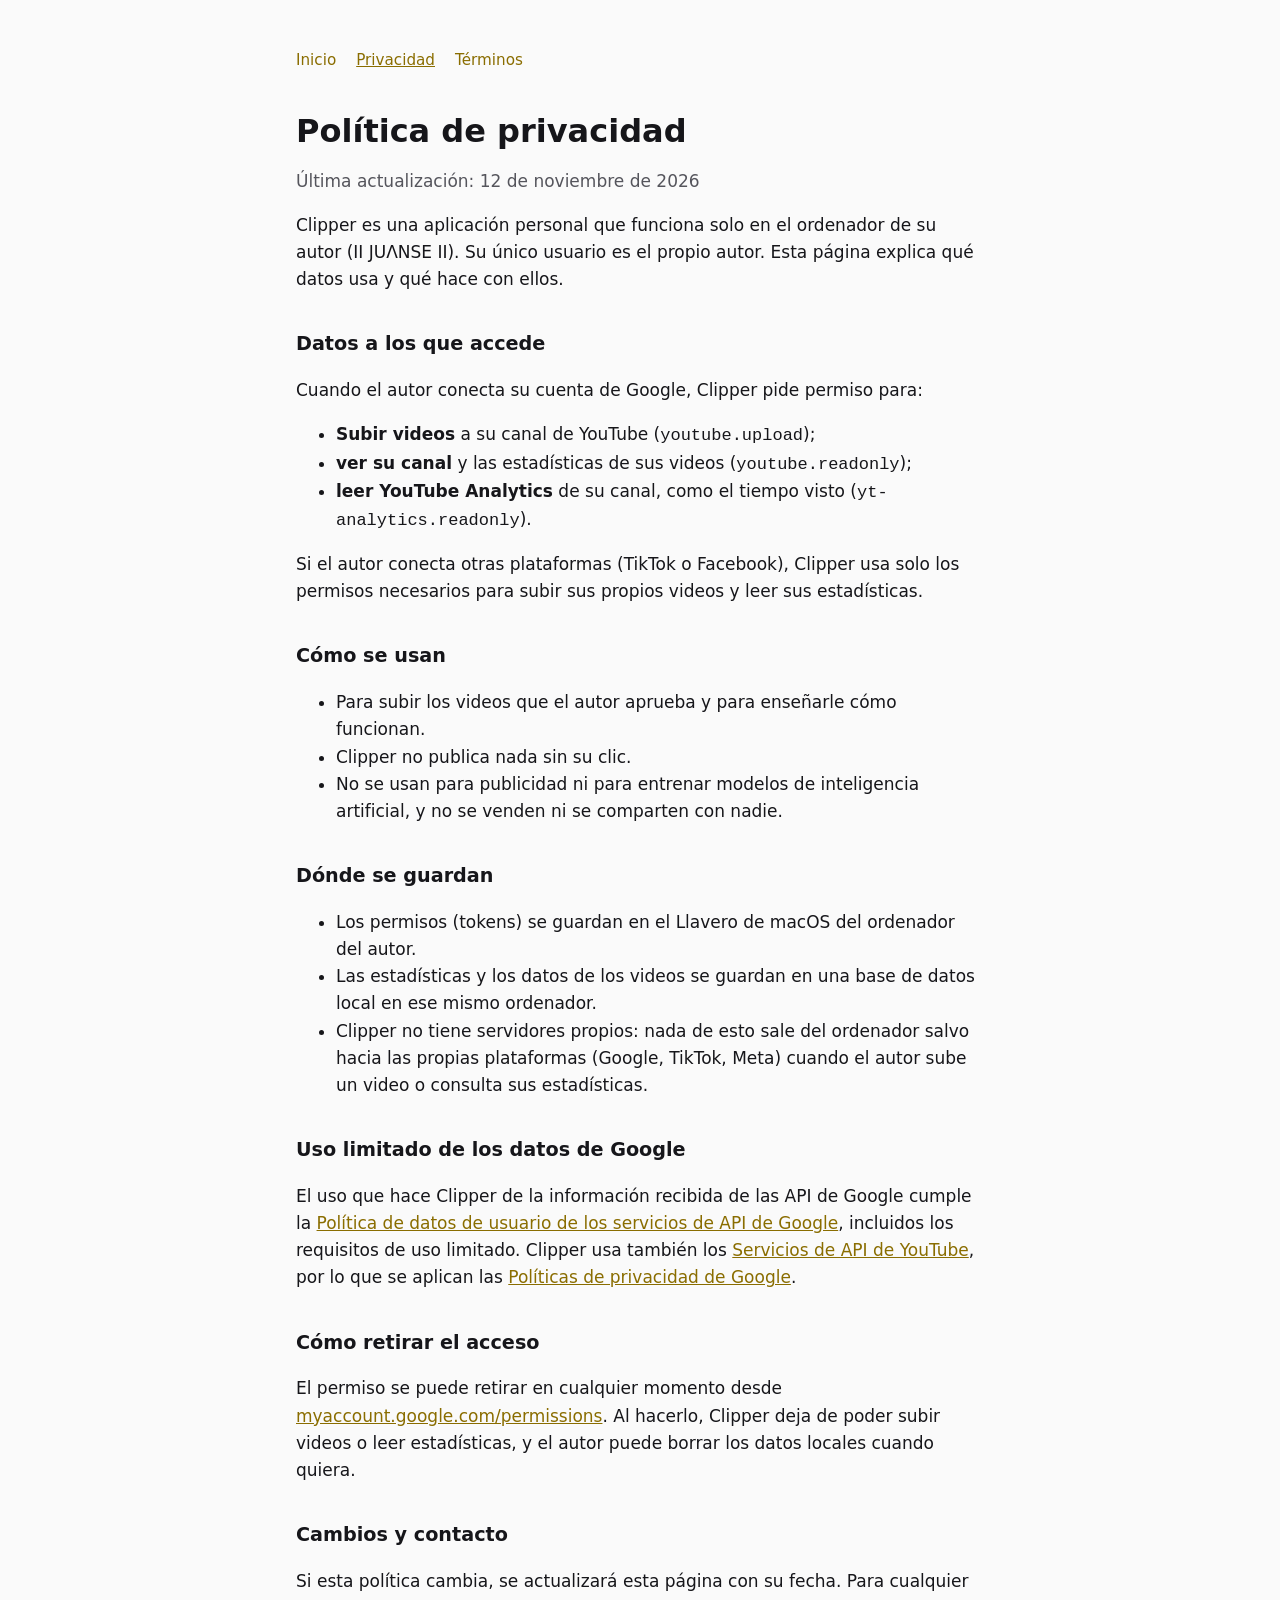
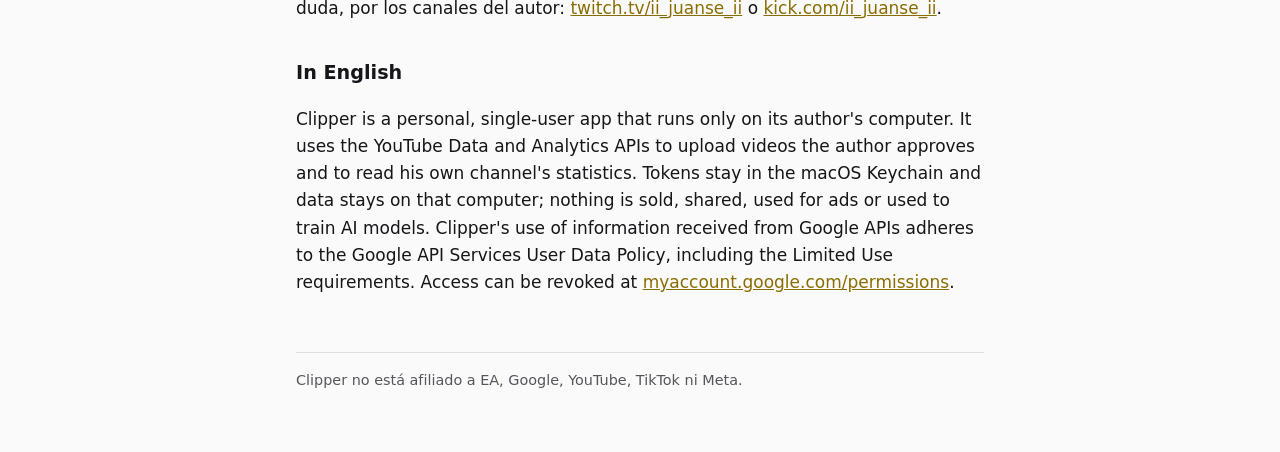
==== privacidad.html @ 5e1f1e01 "Páginas públicas de Clipper: inicio, privacidad y términos Co-Authored-By: Claude Opus 5.5 <noreply@" ====
<!doctype html>
<html lang="es">
<head>
  <meta charset="utf-8">
  <meta name="viewport" content="width=device-width, initial-scale=1">
  <title>Privacidad de Clipper</title>
  <meta name="description" content="Política de privacidad de Clipper.">
  <link rel="stylesheet" href="estilo.css">
</head>
<body>
<main>
  <nav>
    <a href="./">Inicio</a>
    <a href="privacidad.html" aria-current="page">Privacidad</a>
    <a href="terminos.html">Términos</a>
  </nav>

  <h1>Política de privacidad</h1>
  <p class="fecha">Última actualización: 12 de noviembre de 2026</p>

  <p>Clipper es una aplicación personal que funciona solo en el ordenador de su autor (II JUΛNSE II). Su único usuario
    es el propio autor. Esta página explica qué datos usa y qué hace con ellos.</p>

  <h2>Datos a los que accede</h2>
  <p>Cuando el autor conecta su cuenta de Google, Clipper pide permiso para:</p>
  <ul>
    <li><strong>Subir videos</strong> a su canal de YouTube (<code>youtube.upload</code>);</li>
    <li><strong>ver su canal</strong> y las estadísticas de sus videos (<code>youtube.readonly</code>);</li>
    <li><strong>leer YouTube Analytics</strong> de su canal, como el tiempo visto (<code>yt-analytics.readonly</code>).</li>
  </ul>
  <p>Si el autor conecta otras plataformas (TikTok o Facebook), Clipper usa solo los permisos necesarios para subir sus
    propios videos y leer sus estadísticas.</p>

  <h2>Cómo se usan</h2>
  <ul>
    <li>Para subir los videos que el autor aprueba y para enseñarle cómo funcionan.</li>
    <li>Clipper no publica nada sin su clic.</li>
    <li>No se usan para publicidad ni para entrenar modelos de inteligencia artificial, y no se venden ni se comparten
      con nadie.</li>
  </ul>

  <h2>Dónde se guardan</h2>
  <ul>
    <li>Los permisos (tokens) se guardan en el Llavero de macOS del ordenador del autor.</li>
    <li>Las estadísticas y los datos de los videos se guardan en una base de datos local en ese mismo ordenador.</li>
    <li>Clipper no tiene servidores propios: nada de esto sale del ordenador salvo hacia las propias plataformas
      (Google, TikTok, Meta) cuando el autor sube un video o consulta sus estadísticas.</li>
  </ul>

  <h2>Uso limitado de los datos de Google</h2>
  <p>El uso que hace Clipper de la información recibida de las API de Google cumple la
    <a href="https://developers.google.com/terms/api-services-user-data-policy">Política de datos de usuario de los
    servicios de API de Google</a>, incluidos los requisitos de uso limitado. Clipper usa también los
    <a href="https://developers.google.com/youtube/terms/api-services-terms-of-service">Servicios de API de YouTube</a>,
    por lo que se aplican las <a href="https://policies.google.com/privacy">Políticas de privacidad de Google</a>.</p>

  <h2>Cómo retirar el acceso</h2>
  <p>El permiso se puede retirar en cualquier momento desde
    <a href="https://myaccount.google.com/permissions">myaccount.google.com/permissions</a>. Al hacerlo, Clipper deja de
    poder subir videos o leer estadísticas, y el autor puede borrar los datos locales cuando quiera.</p>

  <h2>Cambios y contacto</h2>
  <p>Si esta política cambia, se actualizará esta página con su fecha. Para cualquier duda, por los canales del autor:
    <a href="https://twitch.tv/ii_juanse_ii">twitch.tv/ii_juanse_ii</a> o
    <a href="https://kick.com/ii_juanse_ii">kick.com/ii_juanse_ii</a>.</p>

  <h2 lang="en">In English</h2>
  <p lang="en">Clipper is a personal, single-user app that runs only on its author's computer. It uses the YouTube Data
    and Analytics APIs to upload videos the author approves and to read his own channel's statistics. Tokens stay in the
    macOS Keychain and data stays on that computer; nothing is sold, shared, used for ads or used to train AI models.
    Clipper's use of information received from Google APIs adheres to the Google API Services User Data Policy,
    including the Limited Use requirements. Access can be revoked at
    <a href="https://myaccount.google.com/permissions">myaccount.google.com/permissions</a>.</p>

  <footer>Clipper no está afiliado a EA, Google, YouTube, TikTok ni Meta.</footer>
</main>
</body>
</html>
---- estilo.css ----
:root {
  --fondo: #0d0d0f;
  --texto: #ececec;
  --suave: #a3a3a8;
  --acento: #ffd400;
  --borde: #26262b;
}
@media (prefers-color-scheme: light) {
  :root {
    --fondo: #fafafa;
    --texto: #16161a;
    --suave: #55555c;
    --acento: #8a6d00;
    --borde: #dedee3;
  }
}
* { box-sizing: border-box; }
body {
  margin: 0;
  background: var(--fondo);
  color: var(--texto);
  font: 17px/1.6 system-ui, -apple-system, "Segoe UI", sans-serif;
}
main { max-width: 720px; margin: 0 auto; padding: 48px 16px 64px; }
h1 { font-size: 2rem; line-height: 1.2; margin: 0 0 8px; }
h2 { font-size: 1.2rem; margin: 36px 0 8px; }
p, li { color: var(--texto); }
.sub, .fecha, footer { color: var(--suave); }
a { color: var(--acento); }
nav { display: flex; gap: 20px; flex-wrap: wrap; margin-bottom: 40px; font-size: .95rem; }
nav a { text-decoration: none; }
nav a[aria-current] { text-decoration: underline; }
footer { margin-top: 56px; padding-top: 16px; border-top: 1px solid var(--borde); font-size: .9rem; }
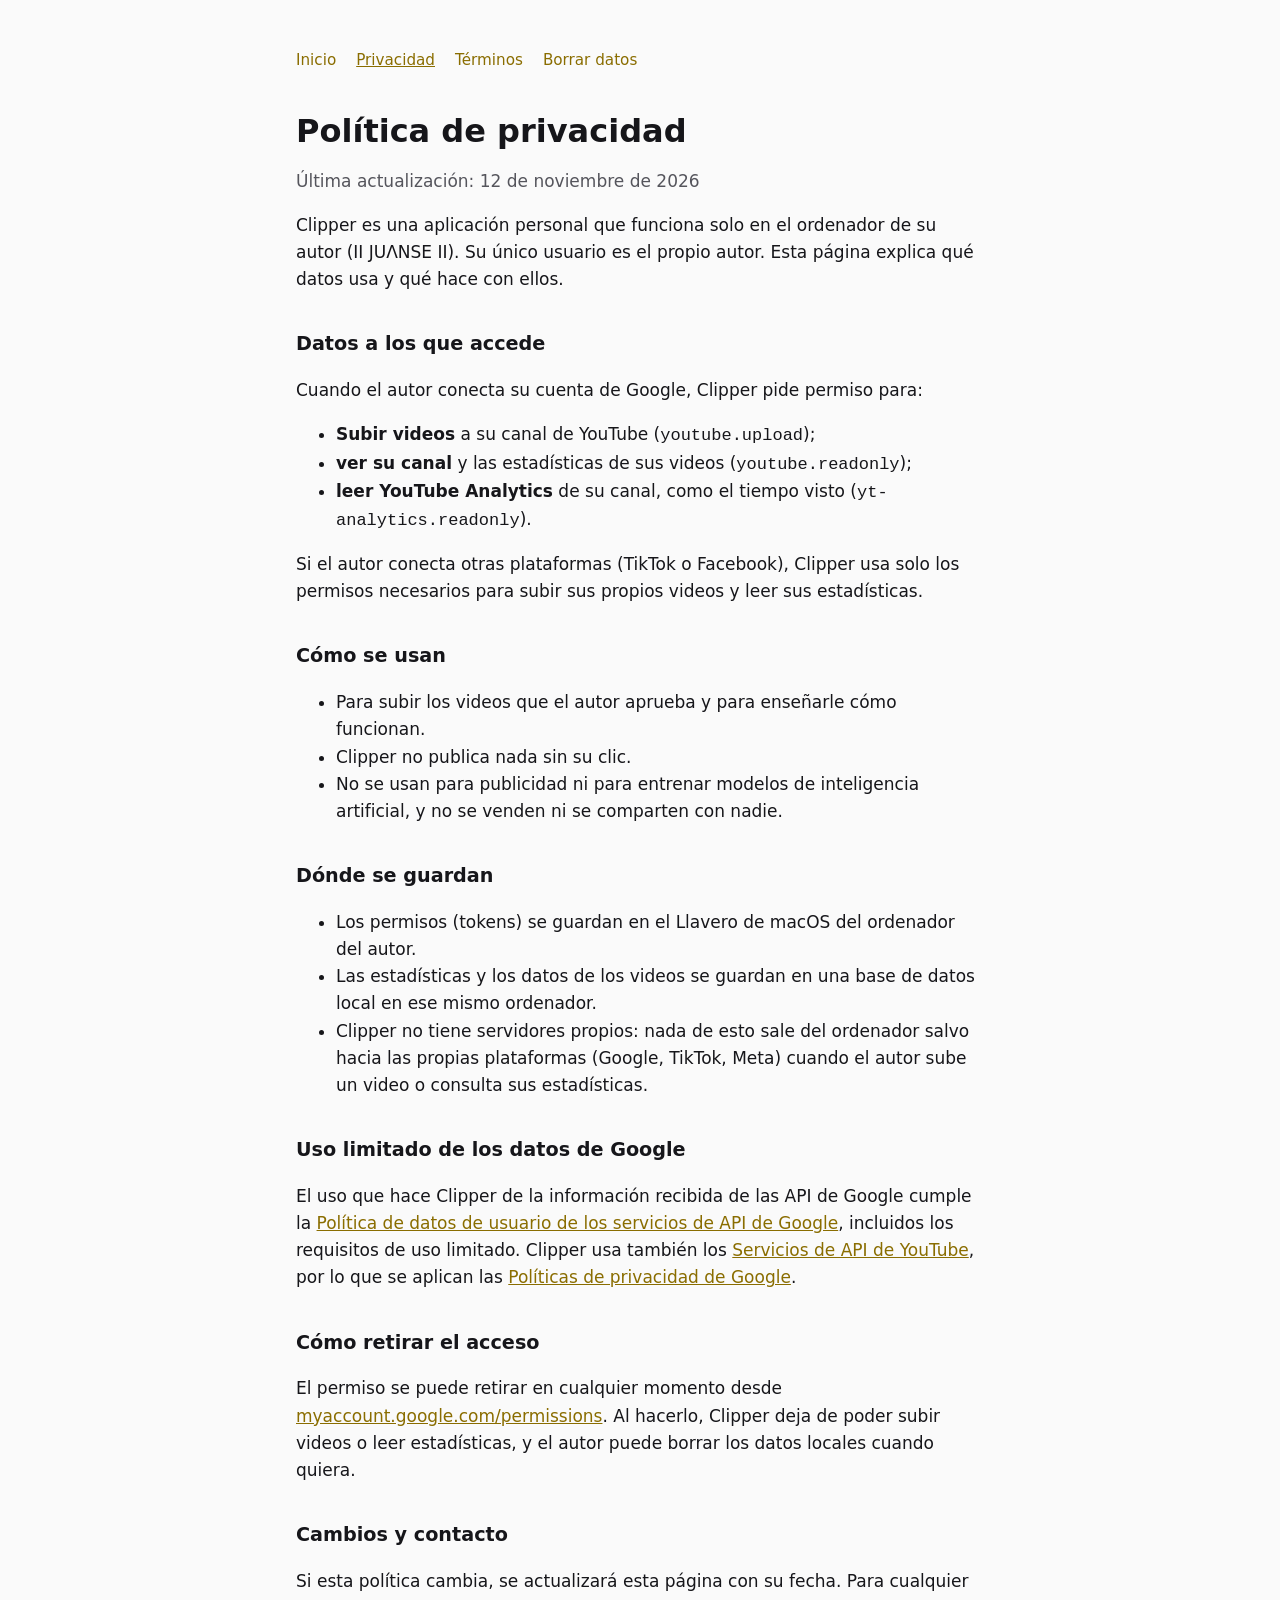
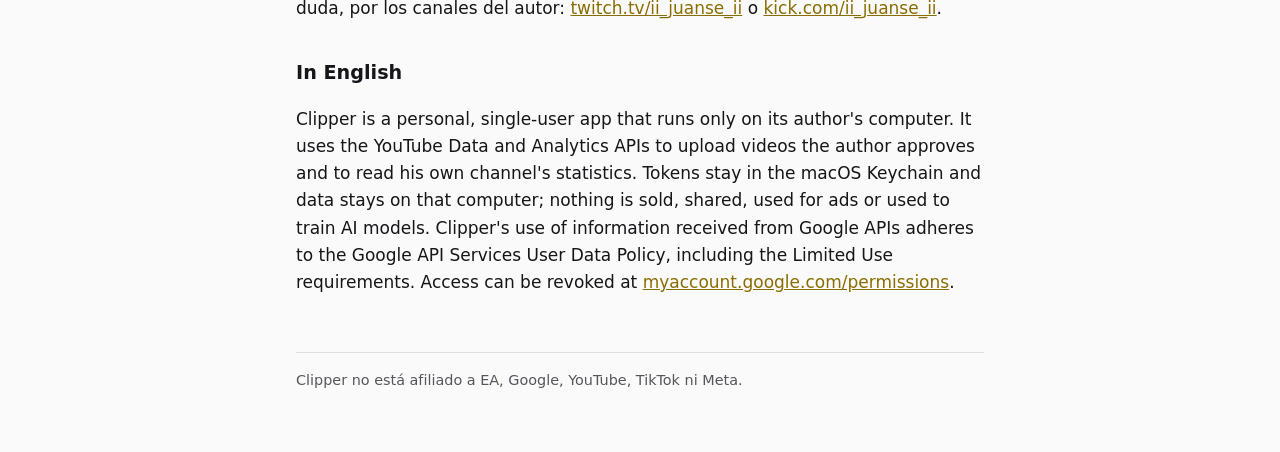
==== commit 5f8e7e34: "Página para borrar tus datos (la pide Meta para publicar la app)" ====
--- a/privacidad.html
+++ b/privacidad.html
@@ -13,6 +13,7 @@
     <a href="./">Inicio</a>
     <a href="privacidad.html" aria-current="page">Privacidad</a>
     <a href="terminos.html">Términos</a>
+    <a href="borrar-datos.html">Borrar datos</a>
   </nav>
 
   <h1>Política de privacidad</h1>
